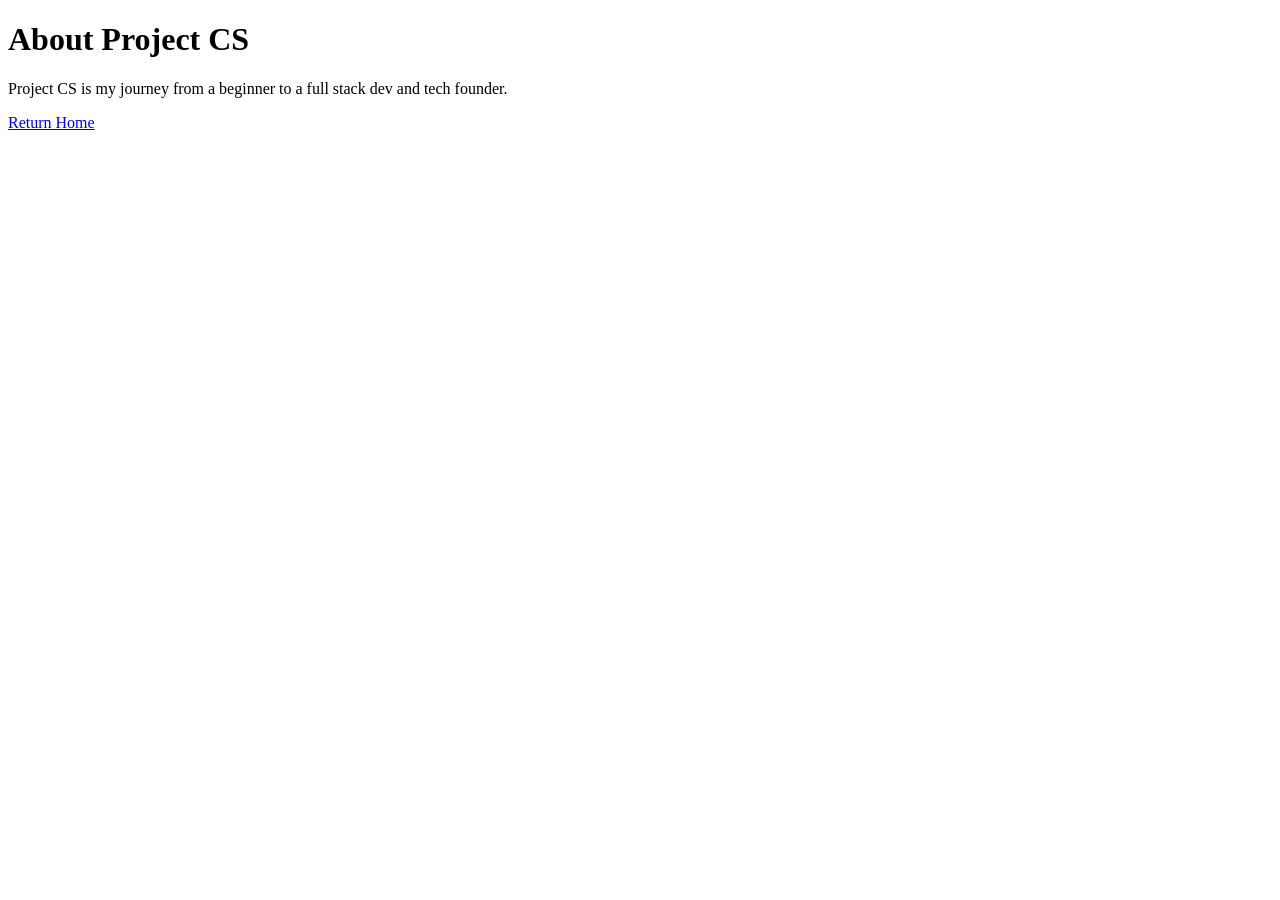
==== pages/about.html @ 4e9feeb7 "Updated dev journal and added more info page." ====
<!DOCTYPE html>
<html lang="en">
  <head>
    <title>Project CS - About</title>
  </head>
  <body>
    <h1>About Project CS</h1>
    <p>Project CS is my journey from a beginner to a full stack dev and tech founder.</p>
    <a href="../index.html">Return Home</a>
  </body>
</html>
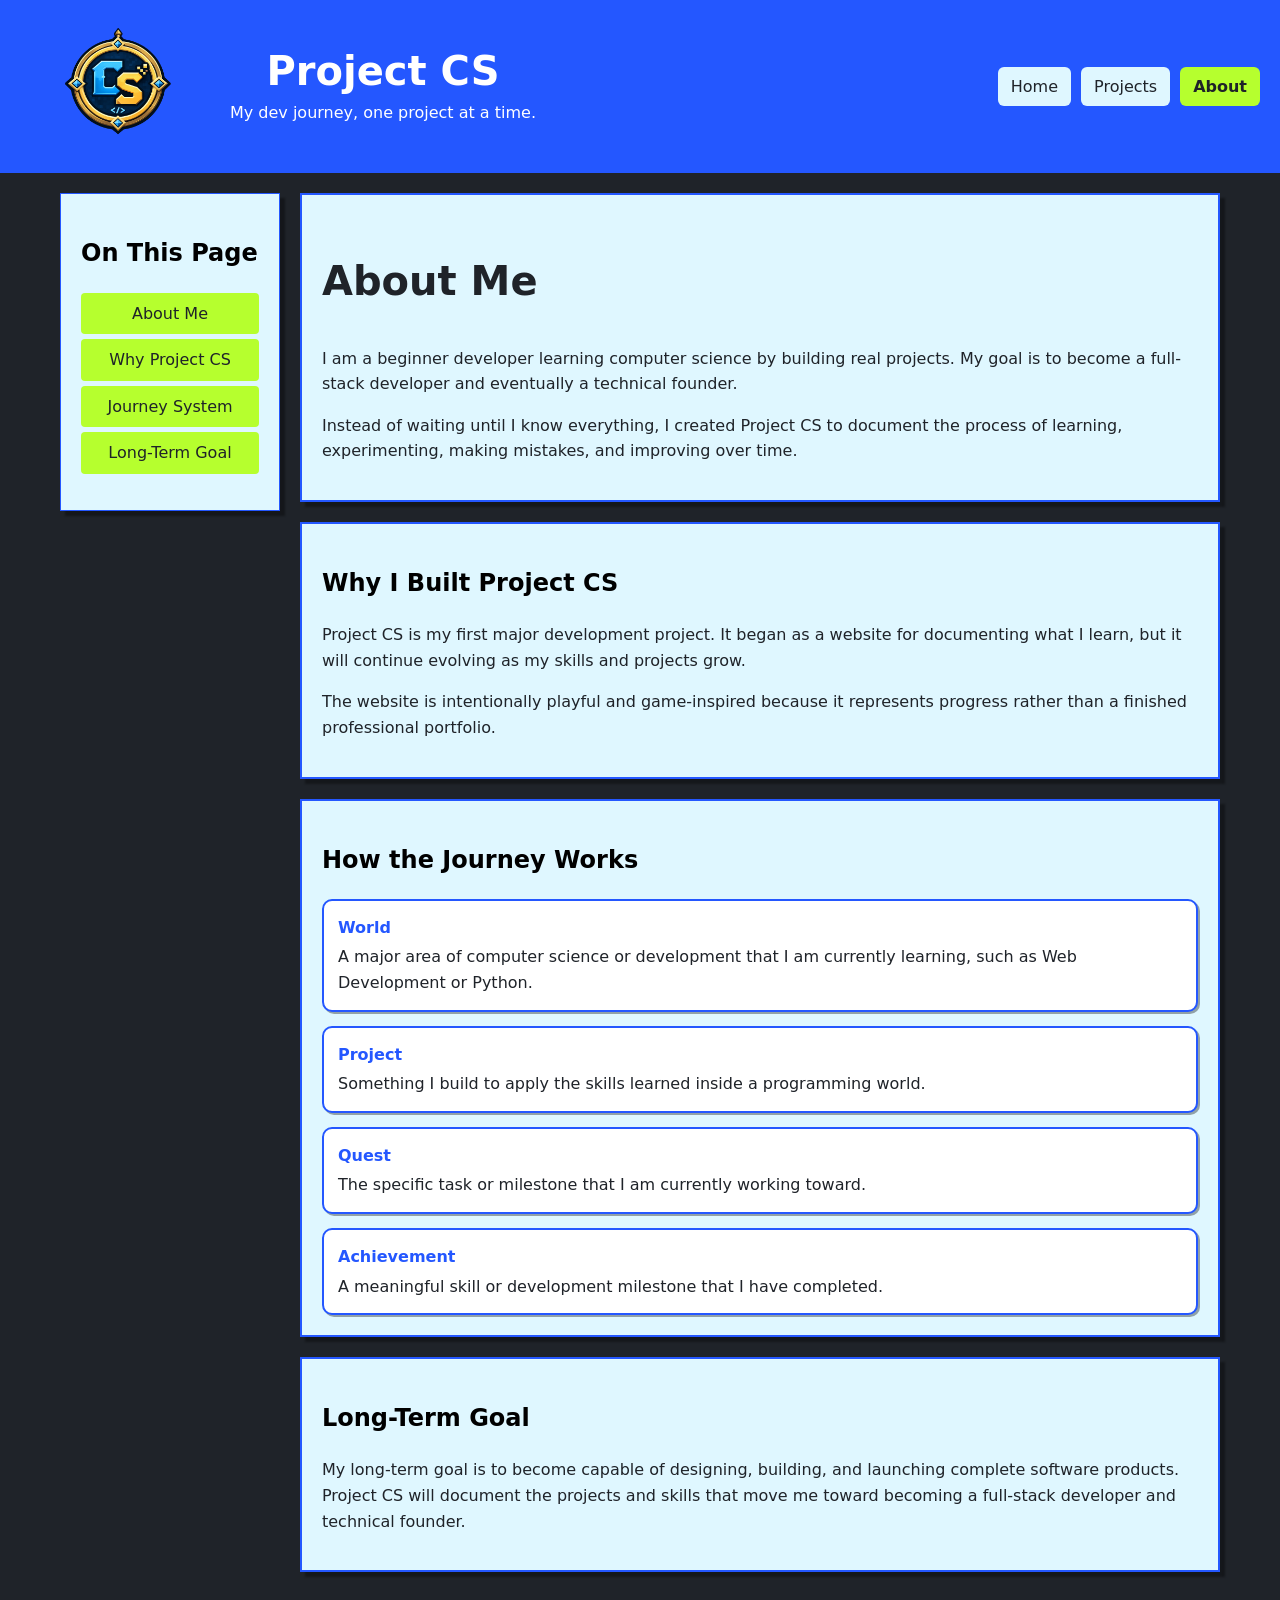
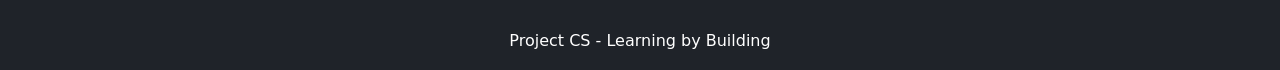
==== commit 87d0cf82: "Refurbished About me page." ====
--- a/pages/about.html
+++ b/pages/about.html
@@ -1,11 +1,133 @@
-<!DOCTYPE html>
+<!doctype html>
 <html lang="en">
   <head>
-    <title>Project CS - About</title>
+    <meta charset="UTF-8" />
+    <meta name="viewport" content="width=device-width, initial-scale=1.0" />
+    <link rel="stylesheet" href="../css/style.css" />
+    <title>About - Project CS</title>
   </head>
+
   <body>
-    <h1>About Project CS</h1>
-    <p>Project CS is my journey from a beginner to a full stack dev and tech founder.</p>
-    <a href="../index.html">Return Home</a>
+    <header class="site-header">
+      <div class="brand-wrapper">
+        <img
+          src="../assets/images/project-cs-logo.png"
+          alt="Project CS Logo"
+          class="logo"
+        />
+
+        <div class="brand-text">
+          <p class="site-title">Project CS</p>
+          <p>My dev journey, one project at a time.</p>
+        </div>
+      </div>
+
+      <nav aria-label="Primary Navigation" class="primary-nav">
+        <a href="../index.html">Home</a>
+        <a href="projects.html">Projects</a>
+        <a href="about.html" aria-current="page">About</a>
+      </nav>
+    </header>
+
+    <div class="page-layout">
+      <aside class="sidebar">
+        <h2>On This Page</h2>
+
+        <nav aria-label="On this page">
+          <ul>
+            <li><a href="#about-me">About Me</a></li>
+            <li><a href="#why-project-cs">Why Project CS</a></li>
+            <li><a href="#journey-system">Journey System</a></li>
+            <li><a href="#long-term-goal">Long-Term Goal</a></li>
+          </ul>
+        </nav>
+      </aside>
+
+      <main class="about-page">
+        <section id="about-me" class="panel">
+          <h1>About Me</h1>
+
+          <p>
+            I am a beginner developer learning computer science by building real
+            projects. My goal is to become a full-stack developer and eventually
+            a technical founder.
+          </p>
+
+          <p>
+            Instead of waiting until I know everything, I created Project CS to
+            document the process of learning, experimenting, making mistakes,
+            and improving over time.
+          </p>
+        </section>
+
+        <section id="why-project-cs" class="panel">
+          <h2>Why I Built Project CS</h2>
+
+          <p>
+            Project CS is my first major development project. It began as a
+            website for documenting what I learn, but it will continue evolving
+            as my skills and projects grow.
+          </p>
+
+          <p>
+            The website is intentionally playful and game-inspired because it
+            represents progress rather than a finished professional portfolio.
+          </p>
+        </section>
+
+        <section id="journey-system" class="panel">
+          <h2>How the Journey Works</h2>
+
+          <dl class="journey-definitions">
+            <div>
+              <dt>World</dt>
+              <dd>
+                A major area of computer science or development that I am
+                currently learning, such as Web Development or Python.
+              </dd>
+            </div>
+
+            <div>
+              <dt>Project</dt>
+              <dd>
+                Something I build to apply the skills learned inside a
+                programming world.
+              </dd>
+            </div>
+
+            <div>
+              <dt>Quest</dt>
+              <dd>
+                The specific task or milestone that I am currently working
+                toward.
+              </dd>
+            </div>
+
+            <div>
+              <dt>Achievement</dt>
+              <dd>
+                A meaningful skill or development milestone that I have
+                completed.
+              </dd>
+            </div>
+          </dl>
+        </section>
+
+        <section id="long-term-goal" class="panel">
+          <h2>Long-Term Goal</h2>
+
+          <p>
+            My long-term goal is to become capable of designing, building, and
+            launching complete software products. Project CS will document the
+            projects and skills that move me toward becoming a full-stack
+            developer and technical founder.
+          </p>
+        </section>
+      </main>
+    </div>
+
+    <footer>
+      <p>Project CS - Learning by Building</p>
+    </footer>
   </body>
-</html>+</html>
--- a/css/style.css
+++ b/css/style.css
@@ -0,0 +1,782 @@
+:root {
+  --main-text: #1f2329;
+  --main-button: #b6ff2e;
+  --button-hover: #2457ff;
+  --background-color: #1f2329;
+  --panel-background: #dff7ff;
+  --shadow-color: rgba(0, 0, 0, 0.35);
+  --panel-border-color: #2457ff;
+  --current-world-background: #e7f8ed;
+  --current-world-border: #2f9e5b;
+  --unlocked-world-background: #edf4ff;
+  --unlocked-world-border: #5b7fbd;
+  --locked-world-background: #eceff3;
+  --locked-world-border: #9aa3ad;
+  --project-background: #fff5d9;
+  --project-border: #d69e2e;
+  --header-background: #2457ff;
+  --header-text: #ffffff;
+  --nav-hover-background: #1f2329;
+  --nav-hover-text: #ffffff;
+  --progress-track: #b8d8e3;
+  --progress-fill: #b6ff2e;
+  --progress-border: #2457ff;
+  --roadmap-route: #9aa3ad;
+  --roadmap-route-complete: #2457ff;
+  --final-step-border: #d49a26;
+}
+
+*,
+*::before,
+*::after {
+  box-sizing: border-box;
+}
+
+.site-header h1,
+.site-header p {
+  color: var(--header-text);
+}
+
+body {
+  background-color: var(--background-color);
+  font-family: system-ui, Arial, sans-serif;
+  line-height: 1.6;
+  margin: 0;
+}
+
+h1 {
+  color: var(--main-text);
+  font-size: 2.5rem;
+}
+
+h2 {
+  font-size: 1.5rem;
+}
+
+h3 {
+  font-size: 1.1rem;
+}
+
+p {
+  color: var(--main-text);
+  font-size: 1rem;
+}
+
+footer {
+  text-align: center;
+}
+
+a {
+  color: var(--main-text);
+  text-decoration: none;
+}
+
+.panel {
+  background-color: var(--panel-background);
+  padding: 20px;
+  margin: 0 0 20px;
+  border: 2px solid var(--panel-border-color);
+  box-shadow: 5px 5px 2px var(--shadow-color);
+}
+
+.page-layout {
+  display: grid;
+  grid-template-columns: 220px 1fr;
+  gap: 20px;
+  max-width: 1200px;
+  margin: 0 auto;
+  padding: 20px;
+}
+
+.sidebar {
+  background-color: var(--panel-background);
+  padding: 20px;
+  border: 1px solid var(--panel-border-color);
+  box-shadow: 5px 5px 2px var(--shadow-color);
+  position: sticky;
+  top: 10px;
+  align-self: start;
+}
+
+.sidebar ul {
+  list-style: none;
+  padding: 0;
+}
+
+.primary-nav {
+  display: flex;
+  justify-content: center;
+  flex-wrap: wrap;
+  gap: 10px;
+}
+
+.primary-nav a {
+  text-decoration: none;
+  border: 1px solid transparent;
+  border-radius: 6px;
+  padding: 6px 12px;
+  background-color: var(--panel-background);
+  color: var(--main-text);
+  transition:
+    background-color 0.2s ease,
+    transform 0.2s ease;
+}
+
+.primary-nav a:hover {
+  background-color: var(--nav-hover-background);
+  color: var(--nav-hover-text);
+  transform: scale(1.1);
+}
+
+.primary-nav a:focus-visible {
+  outline: 2px solid black;
+  outline-offset: 2px;
+  transform: scale(1.1);
+}
+
+.primary-nav a[aria-current="page"] {
+  font-weight: bold;
+  background-color: var(--main-button);
+}
+
+.primary-nav a:active {
+  background-color: #243827;
+}
+
+.site-title {
+  margin: 0;
+  color: var(--header-text);
+  font-size: 2.5rem;
+  font-weight: 700;
+  line-height: 1.2;
+}
+
+.site-header {
+  display: flex;
+  justify-content: space-between;
+  align-items: center;
+  gap: 20px;
+  flex-wrap: wrap;
+  padding: 20px;
+  background-color: var(--header-background);
+}
+
+.brand-text {
+  display: flex;
+  flex-direction: column;
+  justify-content: center;
+  gap: 5px;
+}
+
+.logo {
+  width: 200px;
+  max-width: 100%;
+  height: auto;
+}
+
+.brand-wrapper {
+  display: flex;
+  flex-wrap: wrap;
+  align-items: center;
+  gap: 10px;
+  text-align: center;
+}
+
+.brand-text h1,
+.brand-text p {
+  margin: 0;
+}
+
+.sidebar a {
+  display: block;
+  padding: 8px 0;
+  text-decoration: none;
+  color: var(--main-text);
+  border-radius: 4px;
+  background-color: var(--main-button);
+  text-align: center;
+  margin-bottom: 5px;
+  transition:
+    background-color 0.2s ease,
+    transform 0.2s ease;
+}
+
+.sidebar a:hover {
+  background-color: var(--button-hover);
+  color: white;
+  transform: scale(1.1);
+}
+
+.sidebar a:focus-visible {
+  outline: 2px solid black;
+  outline-offset: 2px;
+  transform: scale(1.1);
+}
+
+.sidebar a:active {
+  background-color: #243827;
+}
+
+.btn {
+  background-color: var(--main-button);
+  color: var(--main-text);
+  padding: 10px 10px;
+  border: none;
+  border-radius: 10px;
+  font: inherit;
+  cursor: pointer;
+  transition:
+    background-color 0.2s ease,
+    transform 0.2s ease;
+  box-shadow: 2px 2px 1px var(--shadow-color);
+  display: inline-flex;
+  align-items: center;
+  justify-content: center;
+}
+
+.btn:not(:disabled):hover {
+  background-color: var(--button-hover);
+  color: white;
+  transform: scale(1.1);
+}
+
+.btn:focus-visible {
+  outline: 2px solid black;
+  outline-offset: 2px;
+  transform: scale(1.1);
+}
+
+.btn:not(:disabled):active {
+  background-color: #243827;
+}
+
+.btn:disabled {
+  opacity: 50%;
+  cursor: not-allowed;
+  transform: none;
+}
+
+.worlds-list {
+  display: grid;
+  grid-template-columns: repeat(2, minmax(0, 300px));
+  justify-content: space-evenly;
+  row-gap: 20px;
+  column-gap: 0;
+  list-style: none;
+  margin: 0;
+  padding: 0;
+}
+
+.world-panel {
+  display: flex;
+  flex-direction: column;
+  align-items: flex-start;
+  justify-content: flex-start;
+  text-align: left;
+  padding: 16px 24px;
+  border: 3px solid black;
+  border-radius: 20px;
+  background-color: #9d00ff;
+  color: white;
+  box-shadow: 4px 4px 1px var(--shadow-color);
+  min-height: 150px;
+  gap: 10px;
+}
+
+.world-current {
+  background-color: var(--current-world-background);
+  color: #163f2a;
+  border-color: var(--current-world-border);
+}
+
+.world-unlocked {
+  background-color: var(--unlocked-world-background);
+  border-color: var(--unlocked-world-border);
+  color: #1d3557;
+}
+
+.world-locked {
+  cursor: not-allowed;
+  background-color: var(--locked-world-background);
+  border-color: var(--locked-world-border);
+  color: #4b5563;
+}
+
+.world-panel h3,
+.world-panel p {
+  margin: 0;
+  color: inherit;
+  width: 100%;
+}
+
+.project-card {
+  display: flex;
+  flex-direction: column;
+  align-items: flex-start;
+  gap: 10px;
+  padding: 20px;
+  border: 3px solid var(--project-border);
+  border-radius: 14px;
+  box-shadow: 4px 4px 1px var(--shadow-color);
+  background-color: var(--project-background);
+  color: #3f3214;
+}
+
+.status-badge {
+  display: inline-flex;
+  align-items: center;
+  gap: 6px;
+  padding: 5px 10px;
+  border-radius: 999px;
+  font-size: 0.75rem;
+  font-weight: 700;
+  line-height: 1;
+  text-transform: uppercase;
+  letter-spacing: 0.05em;
+  box-shadow: 0 2px 0 rgba(0, 0, 0, 0.12);
+}
+
+.status-badge::before {
+  content: "";
+  width: 0.5rem;
+  height: 0.5rem;
+  border-radius: 50%;
+  background-color: currentColor;
+}
+
+.status-current {
+  background-color: #dff7e7;
+  border: 2px solid #46a36a;
+  color: #176b3a;
+}
+
+.status-locked {
+  background-color: #f5e7e7;
+  border: 2px solid #c87878;
+  color: #7d2b2b;
+}
+
+.status-unlocked {
+  background-color: #e7efff;
+  border: 2px solid #7595d1;
+  color: #294e91;
+}
+
+.status-progress {
+  background-color: #fff0c2;
+  border: 2px solid #d49a26;
+  color: #704700;
+}
+
+.tech-list {
+  display: flex;
+  flex-wrap: wrap;
+  gap: 10px;
+  list-style: none;
+  margin: 0;
+  padding: 0;
+}
+
+.tech-tag {
+  display: inline-flex;
+  align-items: center;
+  gap: 6px;
+  padding: 4px 9px;
+  border: 1px solid #d4b45f;
+  background-color: #fffaf0;
+  border-radius: 999px;
+  font-size: 0.85rem;
+  font-weight: 600;
+  line-height: 1.2;
+}
+
+.projects-grid {
+  display: grid;
+  grid-template-columns: repeat(auto-fit, minmax(260px, 1fr));
+  gap: 18px;
+}
+
+.project-section-actions {
+  display: flex;
+  justify-content: center;
+  flex-wrap: wrap;
+  gap: 10px;
+  margin-top: 18px;
+}
+
+.project-card h3,
+.project-card h4,
+.project-card p {
+  margin: 0;
+  color: inherit;
+}
+
+.tech-icon {
+  width: 1rem;
+  height: 1rem;
+  object-fit: contain;
+  flex-shrink: 0;
+}
+
+.project-actions {
+  display: flex;
+  flex-wrap: wrap;
+  gap: 10px;
+  margin-top: 5px;
+}
+
+footer p {
+  color: var(--header-text);
+}
+
+.status-grid {
+  display: grid;
+  grid-template-columns: repeat(auto-fit, minmax(180px, 1fr));
+  gap: 12px;
+  margin: 0 0 20px;
+}
+
+.status-item {
+  padding: 14px;
+  border: 1px solid var(--panel-border-color);
+  border-radius: 10px;
+  background-color: white;
+  box-shadow: 2px 2px 0 var(--shadow-color);
+}
+
+.status-item dt {
+  margin-bottom: 4px;
+  font-size: 0.75rem;
+  font-weight: 700;
+  text-transform: uppercase;
+  letter-spacing: 0.05em;
+  color: #475569;
+}
+
+.status-item dd {
+  margin: 0;
+  font-size: 1rem;
+  font-weight: 700;
+  color: var(--main-text);
+}
+
+.progress-heading {
+  display: flex;
+  justify-content: space-between;
+  align-items: center;
+  gap: 10px;
+}
+
+progress {
+  width: 100%;
+  height: 18px;
+  border: 2px solid var(--progress-border);
+  border-radius: 999px;
+  overflow: hidden;
+  background-color: var(--progress-track);
+  appearance: none;
+  -webkit-appearance: none;
+}
+
+progress::-webkit-progress-bar {
+  background-color: var(--progress-track);
+}
+
+progress::-webkit-progress-value {
+  background-color: var(--progress-fill);
+}
+
+progress::-moz-progress-bar {
+  background-color: var(--progress-fill);
+}
+
+.progress-block {
+  display: grid;
+  gap: 8px;
+}
+
+.learning-roadmap {
+  display: grid;
+  grid-template-columns: repeat(3, 1fr);
+  justify-items: center;
+  align-items: center;
+  row-gap: 0;
+  column-gap: 0;
+  list-style: none;
+  margin: 0;
+  padding: 0;
+  position: relative;
+  grid-auto-rows: 11rem;
+  z-index: 1;
+}
+
+.path-step {
+  display: grid;
+  justify-items: center;
+  align-items: start;
+  gap: 6px;
+  text-align: center;
+  position: relative;
+  z-index: 1;
+  width: 100%;
+}
+
+.path-marker {
+  display: grid;
+  place-items: center;
+  width: 4rem;
+  aspect-ratio: 1;
+  border: 3px solid;
+  border-radius: 50%;
+  font-weight: 700;
+  box-shadow: 0 5px 0 var(--shadow-color);
+  position: relative;
+  z-index: 2;
+}
+
+.path-content {
+  display: grid;
+  justify-items: center;
+  gap: 2px;
+  max-width: 10rem;
+}
+
+.path-title {
+  margin: 0;
+  font-weight: 700;
+}
+
+.path-status {
+  font-size: 0.8rem;
+  font-weight: 600;
+}
+
+.path-complete .path-marker {
+  background-color: #dff7e7;
+  border-color: #46a36a;
+  color: #176b3a;
+}
+
+.path-current .path-marker {
+  background-color: var(--main-button);
+  color: var(--main-text);
+  border-color: var(--panel-border-color);
+  transform: scale(1.1);
+}
+
+.path-locked {
+  color: #6b7280;
+}
+
+.path-locked .path-marker {
+  background-color: #d1d5db;
+  color: #4b5563;
+  border-color: #9aa3ad;
+  opacity: 1;
+}
+
+.path-left {
+  grid-column: 1;
+}
+
+.path-center {
+  grid-column: 2;
+}
+
+.path-right {
+  grid-column: 3;
+}
+
+.path-meta {
+  display: flex;
+  justify-content: center;
+  flex-wrap: wrap;
+  gap: 0.35rem;
+  margin: 0;
+  font-size: 0.8rem;
+  font-weight: 600;
+}
+
+.path-final .path-marker {
+  border-color: var(--final-step-border);
+  border-width: 4px;
+}
+
+.roadmap-stage {
+  position: relative;
+}
+
+.roadmap-path {
+  position: absolute;
+  inset: 0;
+  width: 100%;
+  height: 100%;
+  z-index: 0;
+  pointer-events: none;
+}
+
+.roadmap-route {
+  fill: none;
+  stroke: var(--roadmap-route);
+  stroke-width: 5px;
+  stroke-linecap: round;
+  stroke-linejoin: round;
+}
+
+.roadmap-path-mobile {
+  display: none;
+}
+
+.achievement-grid {
+  display: grid;
+  grid-template-columns: repeat(auto-fit, minmax(240px, 1fr));
+  gap: 16px;
+  list-style: none;
+  margin: 0;
+  padding: 0;
+}
+
+.achievement-card {
+  display: grid;
+  grid-template-columns: auto 1fr;
+  align-items: start;
+  gap: 14px;
+  padding: 16px;
+  background-color: #fff8dc;
+  border: 2px solid var(--project-border);
+  border-radius: 14px;
+  box-shadow: 3px 3px 0 var(--shadow-color);
+}
+
+.achievement-emblem {
+  display: grid;
+  place-items: center;
+  width: 3rem;
+  aspect-ratio: 1;
+  border-radius: 50%;
+  font-weight: 700;
+  background-color: var(--main-button);
+  border: 3px solid var(--panel-border-color);
+  color: var(--main-text);
+  box-shadow: 0 4px 0 var(--shadow-color);
+}
+
+.achievement-content {
+  display: grid;
+  gap: 5px;
+}
+
+.achievement-content h3,
+.achievement-content p {
+  margin: 0;
+}
+
+.achievement-meta {
+  display: flex;
+  flex-wrap: wrap;
+  gap: 6px;
+  margin: 0;
+  font-size: 0.8rem;
+  font-weight: 600;
+}
+
+.projects-page {
+  min-width: 0;
+}
+
+.about-page {
+  min-width: 0;
+}
+
+.journey-definitions {
+  display: grid;
+  gap: 14px;
+  margin: 0;
+}
+
+.journey-definitions div {
+  padding: 14px;
+  background-color: white;
+  border: 2px solid var(--panel-border-color);
+  border-radius: 10px;
+  box-shadow: 2px 2px 0 var(--shadow-color);
+}
+
+.journey-definitions dt {
+  margin-bottom: 4px;
+  font-weight: 700;
+  color: var(--panel-border-color);
+}
+
+.journey-definitions dd {
+  margin: 0;
+  color: var(--main-text);
+}
+
+@media (max-width: 900px) {
+  .page-layout {
+    grid-template-columns: 1fr;
+  }
+
+  .sidebar {
+    position: static;
+  }
+
+  .site-header {
+    flex-direction: column;
+    align-items: center;
+  }
+
+  .brand-wrapper {
+    flex-direction: column;
+    justify-content: center;
+    width: 100%;
+  }
+
+  .worlds-list {
+    grid-template-columns: minmax(0, 300px);
+    justify-content: center;
+  }
+}
+
+@media (max-width: 650px) {
+  #learning-path {
+    padding-inline: 14px;
+  }
+
+  .roadmap-path-mobile {
+    display: block;
+  }
+
+  .roadmap-path-desktop {
+    display: none;
+  }
+
+  .learning-roadmap {
+    grid-template-columns: 1fr;
+    grid-auto-rows: 11rem;
+    padding-inline: 1rem;
+  }
+
+  .path-left,
+  .path-center,
+  .path-right {
+    grid-column: 1;
+  }
+
+  .path-step {
+    width: min(10rem, 100%);
+  }
+
+  .path-left {
+    justify-self: start;
+  }
+
+  .path-center {
+    justify-self: center;
+  }
+
+  .path-right {
+    justify-self: end;
+  }
+}
